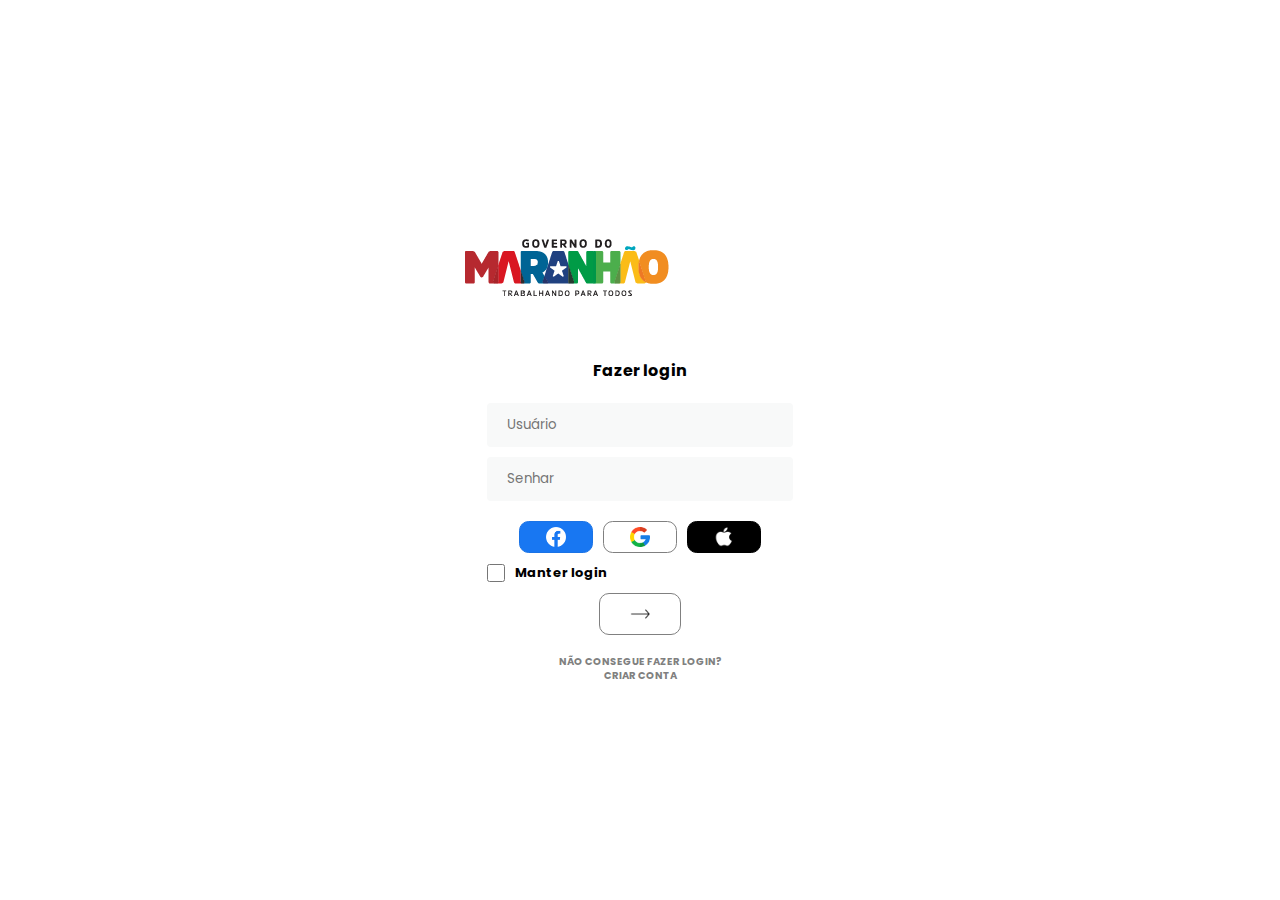
==== index.html @ b005204d "Add files via upload" ====
<!DOCTYPE html>
<html lang="pt-br">
<head>
    <meta charset="UTF-8">
    <meta name="viewport" content="width=device-width, initial-scale=1.0">
    <title>Fazer Login</title>
    <link rel="stylesheet" href="css.css">
</head>
<body>
    <header>
        <img src="Imagens/Logo_Gov_MA_-_SECTI_SITE.png" id="ma">
    </header>
    <section>
        <form>
         <span>Fazer login</span>
            <div class="inputs">
                    <input type="text" required placeholder="Usuário" id="login" >
                    <input type="password" required placeholder="Senhar" id="login">
            </div>
            <div class="logos"> 
                <button id="face"><img src="Imagens/facebook-icon-white-png-1200x1200.png" ></button>
                <button id="google"><img src="Imagens/google.png" ></button>
                <button id="apple"><img src="Imagens/icons8-mac-os-50.png"> </button>
            </div>
            <div class="check">
                <label>
                    <input type="checkbox" id="sect">
                    <h3>Manter login</h3>
                </label>
            </div>
            <div class="enviar">
                <button id="entrar"><img src="Imagens/icons8-seta-longa-à-direita.gif"> </button>
            </div>
        </form>
            <div class="cadastro">
                <h5>NÃO CONSEGUE FAZER LOGIN?</h5>
                <h5><a href="cadastro.html">CRIAR CONTA</a></h5>
            </div>
    </section>
    <footer>
            <div class="suporte">
                <h5>SUPORTE</h5>
                <h5>AVISO DE PRIVACIDADE</h5>
                <h5>TERMO DE SERVIÇO</h5>
             </div>
        <h6>ESTE SITE É PROTEGIDO POR HCAPTCHA. A POLÍTICA DE PRIVACIDADE E OS TERMOS DE SERVIÇO RELEVANTES SÃO APLICÁVEIS.</h6>
    </footer>

</body>
</html>
---- css.css ----
@import url('https://fonts.googleapis.com/css2?family=Poppins:ital,wght@0,100;0,200;0,300;0,400;0,500;0,600;0,700;0,800;0,900;1,100;1,200;1,300;1,400;1,500;1,600;1,700;1,800;1,900&display=swap');

*{
    padding:0;
    margin:0;
    font-family:'Poppins';
    box-sizing: border-box;
}
#ma{
    width:381px;
    height:auto;
}
body{
    background-image: url("Imagens/vida-na-paisagem-do-mexico-com-construcao.jpg");
    background-size: cover;
    display: flex;
    flex-direction: column;
    height:100vh;
    width: 100vw;
    justify-content: center;
    align-items: center;
    
}
section{
    background-color: white;
    display:flex;
    flex-direction: column;
    border-radius:5px;
}
.inputs{
    display:flex;
    flex-direction: column;
    gap:10px;
    margin-left:20px;
    margin-right:20px;
    margin-bottom:20px;

}
#login{
    height:44px;
    width: 306px;
    background-color: #f8f9f9;
    border: none;
    border-radius:4px;
    padding-left:10px;
    outline:none;
    }
#login::placeholder{
    font-family: 'Poppins';
    padding-left:10px;
}
#login:hover{
    border:1px solid gray;
}
span{
    display:flex;
    justify-content: center;
    margin-bottom:20px;
    margin-top: 30px;
    font-weight: 700;

}
img{
    width: 20px;
    height: auto;
}
button{
    cursor: pointer;
    display: flex;
    align-items: center;
    justify-content: center;
}
#face{
    background-color: rgb(24, 119, 242);
    border-radius: 9.6px;
    height: 32px;
    width: 74px;
    border:1px solid #1a73e6;
}

#google{
    background-color: white;
    border-radius: 9.6px;
    height: 32px;
    width: 74px;
    border:1px solid gray;
}

#apple{
    background-color: black;
    border-radius: 9.6px;
    height: 32px;
    width: 74px;
    border:1px solid black;
}
.logos{
    display: flex;
    justify-content: center;
    margin:10px;
    gap:10px
}
label{
    display:flex;
    gap:10px;
}
.check{
    margin-left:20px;
}
#sect{
    width:18px;
    height:auto;

}
h3{
    font-size: 13px;
}

.enviar{
    display:flex;
    justify-content: center;
    margin-top:10px;
}
#entrar{
    background:transparent;
    border:1px solid gray;
    padding-top:10px;
    padding-bottom:10px;
    padding-left:30px;
    padding-right:30px;
    border-radius:10px;
}
.cadastro{
    display: flex;
    flex-direction: column;
    align-items: center;
    margin-top:20px;
    margin-bottom:10px;
    font-size:12px;
    color: gray;
}
footer{
    width:auto;
    position:absolute;
    bottom:20px;
    left:30px;
    right:30px;
    color:white;
    display: flex;
    gap:10px;
    flex-direction: column;

}
.suporte{
    display: flex;
    gap:10px;
    border:1px solid white;
    border-radius: 10px;
    justify-content: center;
    font-size:13px;
}
h5:hover{
    border-bottom:1px solid gray;
    cursor: pointer;
    
}
a{
    text-decoration:none;
    color: gray;
}

@media(max-width:450px){
    footer{
        display:none;
    }
}
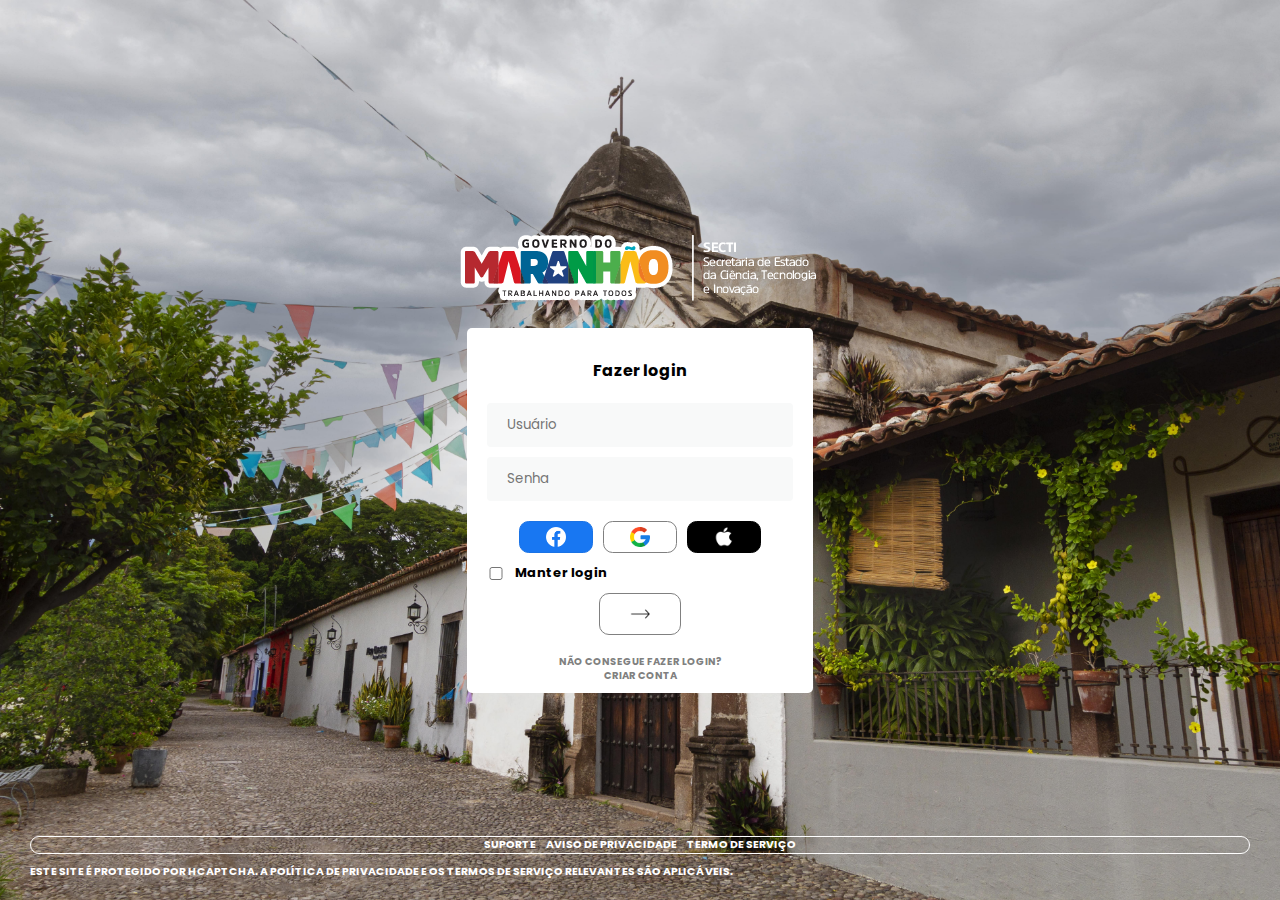
==== commit a1afc654: "Update index.html" ====
--- a/index.html
+++ b/index.html
@@ -15,7 +15,7 @@
          <span>Fazer login</span>
             <div class="inputs">
                     <input type="text" required placeholder="Usuário" id="login" >
-                    <input type="password" required placeholder="Senhar" id="login">
+                    <input type="password" required placeholder="Senha" id="login">
             </div>
             <div class="logos"> 
                 <button id="face"><img src="Imagens/facebook-icon-white-png-1200x1200.png" ></button>
@@ -47,4 +47,4 @@
     </footer>
 
 </body>
-</html>+</html>
--- a/css.css
+++ b/css.css
@@ -11,7 +11,7 @@
     height:auto;
 }
 body{
-    background-image: url("Imagens/vida-na-paisagem-do-mexico-com-construcao.jpg");
+    background-image: url("Imagens/vida-na-paisagem-do-mexico-com-construcao-min.jpg");
     background-size: cover;
     display: flex;
     flex-direction: column;
@@ -102,6 +102,7 @@
 label{
     display:flex;
     gap:10px;
+    align-items: center;
 }
 .check{
     margin-left:20px;
@@ -172,4 +173,4 @@
     footer{
         display:none;
     }
-}+}
